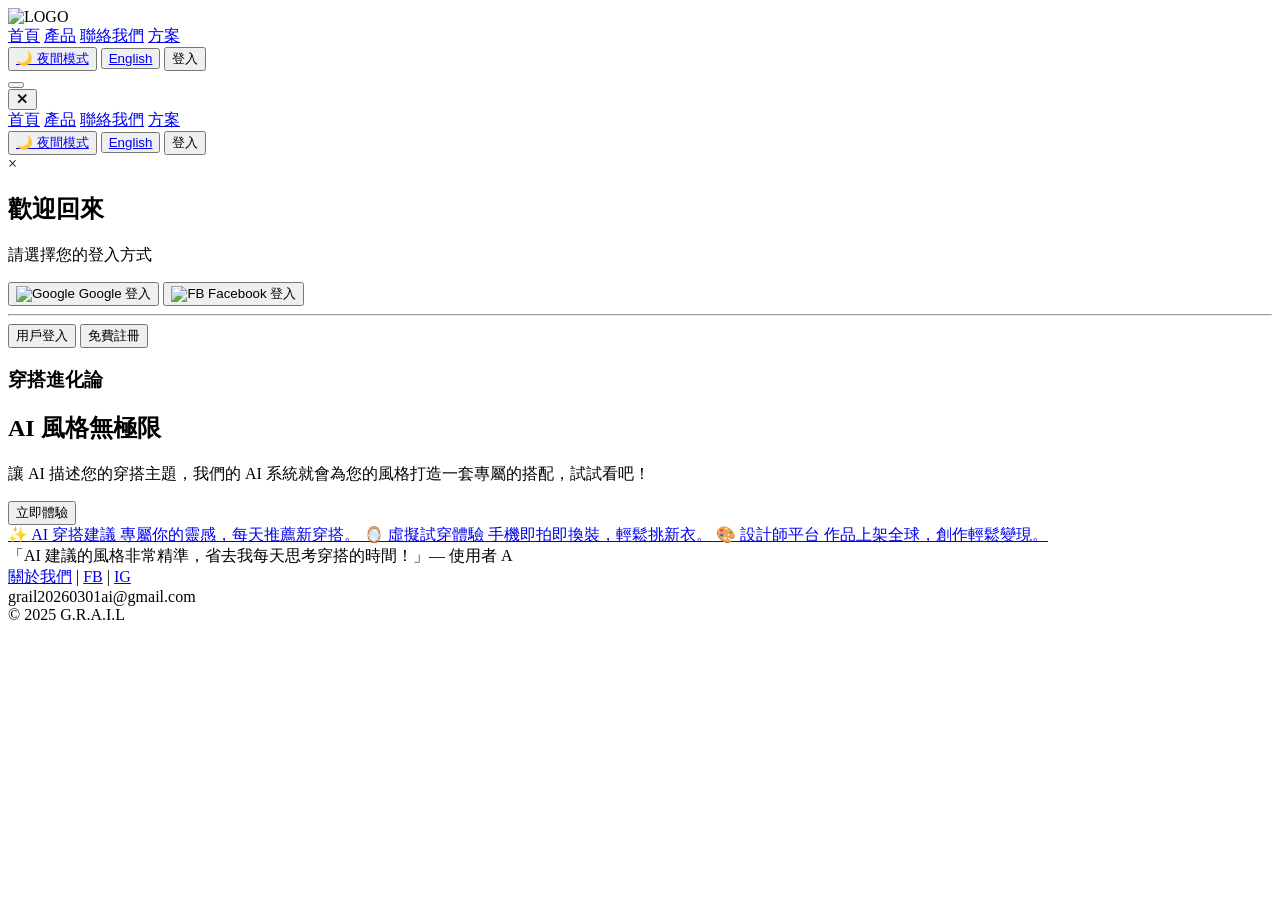
==== ai cloth/index.html @ 9722853e "Add files via upload" ====
<!DOCTYPE html>
<html lang="zh-TW">
<head>
    <meta charset="UTF-8">
    <meta name="viewport" content="width=device-width, initial-scale=1.0">
    <title>react app</title>
    <link rel="shortcut icon" href="../images/銝餉矽.png">
    <link rel="stylesheet" href="../css/index.css">
</head>
<body>

    <header>
        <div class="logo-nav">
            <div class="logo"><img src="../images/銝餉矽.png" alt="LOGO"></div>
            <!-- 桌機版 nav -->
            <nav class="nav-links">
                <a href="#">首頁</a>
                <a href="#">產品</a>
                <a href="#contact">聯絡我們</a>
                <a href="plan.html">方案</a>
            </nav>
        </div>
        <div class="header-btns">
            <button class="icon-btn"><a href="dark-home.html">🌙 夜間模式</a></button>
            <button class="icon-btn"><a href="english-home.html">English</a></button>
            <button class="icon-btn open-modal-btn">登入</button>
        </div>

        <!-- 手機版漢堡按鈕 -->
        <button class="hamburger" id="hamburgerBtn" aria-label="開啟選單">
            <span></span><span></span><span></span>
        </button>
    </header>

    <!-- 手機版全螢幕選單 -->
    <div class="mobile-menu" id="mobileMenu">
        <button class="mobile-close" id="mobileClose">✕</button>
        <nav class="mobile-nav">
            <a href="#">首頁</a>
            <a href="#">產品</a>
            <a href="#contact">聯絡我們</a>
            <a href="plan.html">方案</a>
        </nav>
        <div class="mobile-btns">
            <button class="icon-btn"><a href="dark-home.html">🌙 夜間模式</a></button>
            <button class="icon-btn"><a href="english-home.html">English</a></button>
            <button id="openModal" class="icon-btn mobile-login-btn open-modal-btn">登入</button>
        </div>
    </div>

    
<div id="loginModal" class="modal-overlay">
  <div class="modal-content">
    <span class="close-btn">&times;</span>

    <div id="loginStep1">
      <h2>歡迎回來</h2>
      <p>請選擇您的登入方式</p>
      <div class="auth-buttons">
        <button class="auth-btn google-btn">
          <img src="../images/google-logo.png" alt="Google">
          Google 登入
        </button>
        <button class="auth-btn fb-btn">
          <img src="../images/fb-logo.png" alt="FB">
          Facebook 登入
        </button>
        <hr class="divider" data-content="或">
        <button class="auth-btn user-btn" id="toStep2">用戶登入</button>
        <button class="auth-btn register-btn">免費註冊</button>
      </div>
    </div>

    <div id="loginStep2" style="display: none;">
      <button id="backToStep1" class="back-link">← 返回選項</button>
      <h2>帳號登入</h2>
      <form id="emailLoginForm" class="login-form">
        <div class="input-group">
          <label>Email</label>
          <input type="email" placeholder="請輸入您的電子信箱" required>
        </div>
        <div class="input-group">
          <label>密碼</label>
          <input type="password" placeholder="請輸入密碼" required>
        </div>
        <button type="submit" class="submit-btn">登入</button>
      </form>
    </div>

  </div>
</div>

    <section class="hero">
        <h3>穿搭進化論</h3>
        <h1>AI 風格<span>無極限</span></h1>
        <p>讓 AI 描述您的穿搭主題，我們的 AI 系統就會為您的風格打造一套專屬的搭配，試試看吧！</p>
        <button class="cta-btn" onclick="scrollToMain()">立即體驗</button>   
    </section>

    <main id="main-content">
        <div class="feature-links">
            <a href="#" class="big-btn">
                <span class="btn-icon">✨</span>
                <span class="btn-title">AI 穿搭建議</span>
                <span class="btn-desc">專屬你的靈感，每天推薦新穿搭。</span>
            </a>
            <a href="#" class="big-btn">
                <span class="btn-icon">🪞</span>
                <span class="btn-title">虛擬試穿體驗</span>
                <span class="btn-desc">手機即拍即換裝，輕鬆挑新衣。</span>
            </a>
            <a href="#" class="big-btn">
                <span class="btn-icon">🎨</span>
                <span class="btn-title">設計師平台</span>
                <span class="btn-desc">作品上架全球，創作輕鬆變現。</span>
            </a>
        </div>

        <div class="testimonial-container">
            <div class="testimonial fade">「AI 建議的風格非常精準，省去我每天思考穿搭的時間！」— 使用者 A</div>
            <div class="testimonial fade">「虛擬試穿的效果非常真實，讓我在線上買衣服更有信心。」— 使用者 B</div>
            <div class="testimonial fade">「設計師平台讓我找到很多獨特的穿搭靈感，大推！」— 使用者 C</div>
        </div>
    </main>

    <footer id="contact">
        <div class="footer-top">
            <a href="#">關於我們</a>
            <span class="footer-divider">|</span>
            <a href="https://www.facebook.com/profile.php?id=61578842372553&ref=NONE_xav_ig_profile_page_web#">FB</a>
            <span class="footer-divider">|</span>
            <a href="https://www.instagram.com/g.r.a.i.l07/">IG</a>
        </div>
        <div class="footer-email">grail20260301ai@gmail.com</div>
        <div class="footer-copy">© 2025 G.R.A.I.L</div>
    </footer>

    <script>
        function scrollToMain() {
            document.getElementById('main-content').scrollIntoView({ behavior: 'smooth' });
        }

        // 漢堡選單
        const hamburgerBtn = document.getElementById('hamburgerBtn');
        const mobileMenu = document.getElementById('mobileMenu');
        const mobileClose = document.getElementById('mobileClose');

        hamburgerBtn.addEventListener('click', () => {
            mobileMenu.classList.add('open');
        });
        mobileClose.addEventListener('click', () => {
            mobileMenu.classList.remove('open');
        });

        mobileMenu.querySelectorAll('a, button').forEach(el => {
            el.addEventListener('click', () => {
                mobileMenu.classList.remove('open');
            });
        });

        // 評價跑馬燈
        let currentSlide = 0;
        const slides = document.querySelectorAll('.testimonial');
        function showSlides() {
            slides.forEach(slide => slide.style.display = "none");
            currentSlide++;
            if (currentSlide > slides.length) { currentSlide = 1 }
            slides[currentSlide - 1].style.display = "block";
            setTimeout(showSlides, 3000);
        }
        showSlides();

        // Modal
        const modal = document.getElementById('loginModal');
        const closeBtn = document.querySelector('.close-btn');
        const step1 = document.getElementById('loginStep1');
        const step2 = document.getElementById('loginStep2');
        const toStep2Btn = document.getElementById('toStep2');
        const backBtn = document.getElementById('backToStep1');
        let isLoggedIn = false;

        function openModal() {
            modal.style.display = 'flex';
        }

        function closeModal() {
            modal.style.display = 'none';
            setTimeout(() => {
                step1.style.display = 'block';
                step2.style.display = 'none';
            }, 300);
        }

        // 所有登入按鈕開啟 modal
        document.querySelectorAll('.open-modal-btn').forEach(btn => {
            btn.addEventListener('click', openModal);
        });

        // big-btn：未登入時攔截
        document.querySelectorAll('.big-btn').forEach(btn => {
            btn.addEventListener('click', (e) => {
                if (!isLoggedIn) {
                    e.preventDefault();
                    openModal();
                }
            });
        });

        // 用戶登入 → step2
        toStep2Btn.addEventListener('click', () => {
            step1.style.display = 'none';
            step2.style.display = 'block';
        });

        // 返回 → step1
        backBtn.addEventListener('click', () => {
            step2.style.display = 'none';
            step1.style.display = 'block';
        });

        // 關閉
        closeBtn.addEventListener('click', closeModal);

        window.addEventListener('click', (e) => {
            if (e.target === modal) closeModal();
        });
    </script>
</body>
</html>
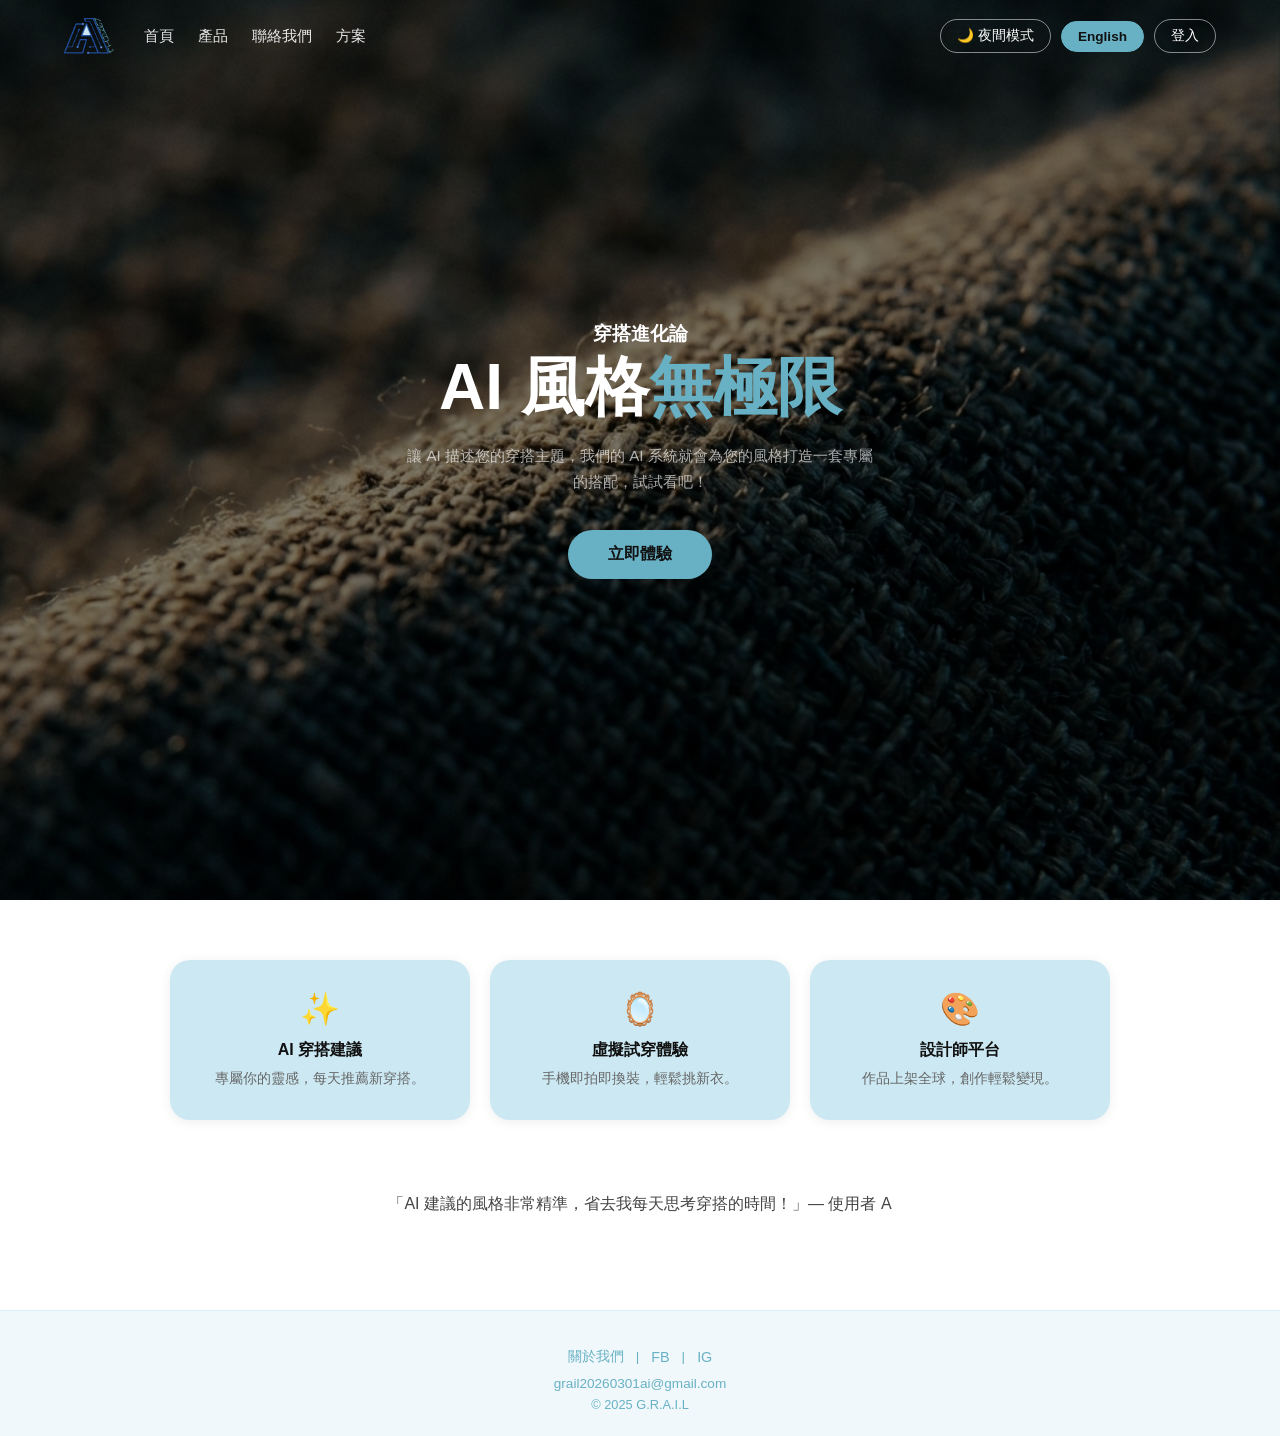
==== commit 4937019a: "Add files via upload" ====
--- a/ai cloth/index.html
+++ b/ai cloth/index.html
@@ -4,25 +4,25 @@
     <meta charset="UTF-8">
     <meta name="viewport" content="width=device-width, initial-scale=1.0">
     <title>react app</title>
-    <link rel="shortcut icon" href="../images/銝餉矽.png">
-    <link rel="stylesheet" href="../css/index.css">
+    <link rel="shortcut icon" href="images/銝餉矽.png">
+    <link rel="stylesheet" href="css/index.css">
 </head>
 <body>
 
     <header>
         <div class="logo-nav">
-            <div class="logo"><img src="../images/銝餉矽.png" alt="LOGO"></div>
+            <div class="logo"><img src="images/銝餉矽.png" alt="LOGO"></div>
             <!-- 桌機版 nav -->
             <nav class="nav-links">
                 <a href="#">首頁</a>
                 <a href="#">產品</a>
                 <a href="#contact">聯絡我們</a>
-                <a href="plan.html">方案</a>
+                <a href="html/plan.html">方案</a>
             </nav>
         </div>
         <div class="header-btns">
-            <button class="icon-btn"><a href="dark-home.html">🌙 夜間模式</a></button>
-            <button class="icon-btn"><a href="english-home.html">English</a></button>
+            <button class="icon-btn"><a href="html/dark-home.html">🌙 夜間模式</a></button>
+            <button class="icon-btn"><a href="html/english-home.html">English</a></button>
             <button class="icon-btn open-modal-btn">登入</button>
         </div>
 
@@ -39,11 +39,11 @@
             <a href="#">首頁</a>
             <a href="#">產品</a>
             <a href="#contact">聯絡我們</a>
-            <a href="plan.html">方案</a>
+            <a href="html/plan.html">方案</a>
         </nav>
         <div class="mobile-btns">
-            <button class="icon-btn"><a href="dark-home.html">🌙 夜間模式</a></button>
-            <button class="icon-btn"><a href="english-home.html">English</a></button>
+            <button class="icon-btn"><a href="html/dark-home.html">🌙 夜間模式</a></button>
+            <button class="icon-btn"><a href="html/english-home.html">English</a></button>
             <button id="openModal" class="icon-btn mobile-login-btn open-modal-btn">登入</button>
         </div>
     </div>
@@ -58,11 +58,11 @@
       <p>請選擇您的登入方式</p>
       <div class="auth-buttons">
         <button class="auth-btn google-btn">
-          <img src="../images/google-logo.png" alt="Google">
+          <img src="images/google-logo.png" alt="Google">
           Google 登入
         </button>
         <button class="auth-btn fb-btn">
-          <img src="../images/fb-logo.png" alt="FB">
+          <img src="images/fb-logo.png" alt="FB">
           Facebook 登入
         </button>
         <hr class="divider" data-content="或">
--- a/ai cloth/css/index.css
+++ b/ai cloth/css/index.css
@@ -0,0 +1,595 @@
+/* --- 基礎設定 --- */
+* {
+    margin: 0;
+    padding: 0;
+    box-sizing: border-box;
+    font-family: "Microsoft JhengHei", Arial, sans-serif;
+}
+
+body {
+    background-color: #111;
+    color: #fff;
+    overflow-x: hidden;
+}
+
+/* --- 導航欄：透明浮層，固定在頂部 --- */
+header {
+    display: flex;
+    justify-content: space-between;
+    align-items: center;
+    padding: 18px 5%;
+    background: transparent;
+    position: absolute;
+    top: 0;
+    left: 0;
+    width: 100%;
+    z-index: 1000;
+}
+
+/* logo + nav 靠左群組 */
+.logo-nav {
+    display: flex;
+    align-items: center;
+    gap: 28px;
+}
+
+.logo img {
+    height: 36px;
+    width: auto;
+    display: block;
+}
+
+.nav-links {
+    display: flex;
+    gap: 24px;
+    align-items: center;
+}
+
+.nav-links a {
+    color: #fff;
+    text-decoration: none;
+    font-size: 0.95rem;
+    opacity: 0.9;
+    transition: opacity 0.2s;
+}
+
+.nav-links a:hover {
+    opacity: 1;
+}
+
+.header-btns {
+    display: flex;
+    gap: 10px;
+    align-items: center;
+}
+
+.icon-btn {
+    background: transparent;
+    border: 1.5px solid rgba(255,255,255,0.5);
+    color: #fff;
+    padding: 7px 16px;
+    border-radius: 20px;
+    cursor: pointer;
+    font-size: 0.85rem;
+    transition: background 0.2s, border-color 0.2s;
+}
+
+.icon-btn:hover {
+    background: rgba(255,255,255,0.15);
+    border-color: #fff;
+}
+
+.icon-btn a {
+    color: inherit;
+    text-decoration: none;
+}
+
+.icon-btn a:active {
+    color: #888;
+}
+
+/* 第一個按鈕（夜間模式） */
+.icon-btn:nth-child(2) {
+    background: #68b1c4;
+    border-color: #68b1c4;
+    color: #111;
+    font-weight: bold;
+}
+
+.icon-btn:nth-child(2):hover {
+    background: #68b1c4;
+}
+
+/* 登入按鈕 */
+.login-btn {
+    background: transparent !important;
+    border-color: rgba(255,255,255,0.5) !important;
+    color: #fff !important;
+    font-weight: normal !important;
+}
+
+/* 登入視窗 */
+/* 彈窗背景遮罩 */
+.modal-overlay {
+  display: none; /* 預設隱藏 */
+  position: fixed;
+  top: 0;
+  left: 0;
+  width: 100%;
+  height: 100%;
+  background: rgba(0, 0, 0, 0.6);
+  backdrop-filter: blur(5px); /* 毛玻璃效果 */
+  z-index: 1000;
+  justify-content: center;
+  align-items: center;
+}
+
+/* 彈窗內容盒 */
+.modal-content {
+  background: white;
+  padding: 30px;
+  border-radius: 16px;
+  width: 90%;
+  max-width: 380px;
+  position: relative;
+  text-align: center;
+  box-shadow: 0 10px 25px rgba(0,0,0,0.2);
+  animation: fadeIn 0.3s ease-out;
+}
+
+/* 關閉按鈕 */
+.close-btn {
+  position: absolute;
+  top: 15px;
+  right: 20px;
+  font-size: 24px;
+  cursor: pointer;
+  color: #888;
+}
+
+/* 按鈕清單容器 */
+.auth-buttons {
+  display: flex;
+  flex-direction: column;
+  gap: 12px;
+  margin-top: 20px;
+}
+
+/* 通用按鈕樣式 */
+.auth-btn {
+  display: flex;
+  align-items: center;
+  justify-content: center;
+  padding: 12px;
+  border: 1px solid #ddd;
+  border-radius: 8px;
+  background: white;
+  font-size: 16px;
+  font-weight: 500;
+  cursor: pointer;
+  transition: 0.2s;
+}
+
+.auth-btn img {
+  width: 20px;
+  margin-right: 10px;
+}
+
+.auth-btn:hover {
+  background: #f8f8f8;
+}
+
+/* 特定按鈕顏色 */
+.user-btn { background: #333; color: white; border: none; }
+.user-btn:hover { background: #000; }
+
+.register-btn { color: #007bff; border-color: #007bff; }
+.register-btn:hover { background: #f0f7ff; }
+
+/* 分隔線 */
+.divider {
+  margin: 20px 0;
+  border: 0;
+  border-top: 1px solid #eee;
+  overflow: visible;
+  text-align: center;
+}
+.divider::after {
+  content: "或";
+  background: white;
+  padding: 0 10px;
+  position: relative;
+  top: -12px;
+  color: #999;
+  font-size: 14px;
+}
+
+/* 出現動畫 */
+@keyframes fadeIn {
+  from { opacity: 0; transform: translateY(-20px); }
+  to { opacity: 1; transform: translateY(0); }
+}
+
+/* 第二階段登入樣式 */
+.back-link {
+  background: none;
+  border: none;
+  color: #666;
+  font-size: 14px;
+  cursor: pointer;
+  position: absolute;
+  top: 30px;
+  left: 20px;
+}
+
+.login-form {
+  margin-top: 20px;
+  text-align: left;
+}
+
+.input-group {
+  margin-bottom: 15px;
+}
+
+.input-group label {
+  display: block;
+  font-size: 14px;
+  margin-bottom: 5px;
+  color: #333;
+}
+
+.input-group input {
+  width: 100%;
+  padding: 12px;
+  border: 1px solid #ddd;
+  border-radius: 8px;
+  box-sizing: border-box; /* 確保寬度包含 padding */
+}
+
+/* 發送按鈕 */
+.submit-btn {
+  width: 100%;
+  padding: 12px;
+  background-color: #007bff;
+  color: white;
+  border: none;
+  border-radius: 8px;
+  font-size: 16px;
+  font-weight: bold;
+  cursor: pointer;
+  transition: 0.3s;
+  margin-top: 10px;
+}
+
+.submit-btn:hover {
+  background-color: #0056b3;
+}
+
+/* --- Hero Section：全螢幕暗色背景 --- */
+.hero {
+    position: relative;
+    width: 100%;
+    height: 100vh;
+    min-height: 500px;
+    display: flex;
+    flex-direction: column;
+    justify-content: center;
+    align-items: center;
+    text-align: center;
+    padding: 0 20px;
+
+    /* 模擬圖一的暗色人物背景 */
+    background: linear-gradient(
+        to bottom right,
+        rgba(20, 20, 20, 0.85),
+        rgba(50, 50, 60, 0.7)
+    ), linear-gradient(135deg, #2c2c3e 0%, #1a1a2e 50%, #16213e 100%);
+    background-size: cover;
+    background-position: center;
+}
+
+
+.hero {
+    background-image: linear-gradient(rgba(0,0,0,0.5), rgba(0,0,0,0.5)),
+                      url('../images/background.png');
+    background-size: cover;
+    background-position: center;
+}
+*/
+
+.hero h3 {
+    font-size: 1rem;
+    font-weight: 400;
+    color: rgba(255,255,255,0.75);
+    margin-bottom: 16px;
+    letter-spacing: 2px;
+}
+
+.hero h1 {
+    font-size: clamp(2.2rem, 7vw, 4rem);
+    font-weight: 700;
+    color: #fff;
+    line-height: 1.25;
+    margin-bottom: 16px;
+}
+
+/* 圖一標題中的強調色文字 */
+.hero h1 span {
+    color: #68b1c4;
+}
+
+.hero p {
+    font-size: 0.95rem;
+    color: rgba(255,255,255,0.65);
+    max-width: 480px;
+    line-height: 1.7;
+    margin-bottom: 36px;
+}
+
+/* CTA 按鈕：「立即使用」 */
+.cta-btn {
+    background: #68b1c4;
+    color: #111;
+    border: none;
+    padding: 14px 40px;
+    border-radius: 30px;
+    font-size: 1rem;
+    font-weight: bold;
+    cursor: pointer;
+    transition: background 0.2s, transform 0.2s;
+}
+
+.cta-btn:hover {
+    background: #68b1c4;
+    transform: translateY(-2px);
+}
+
+
+/* --- Main 內容區 --- */
+main {
+    background: #ffffff;
+    color: #111;
+    padding: 60px 5%;
+}
+
+/* --- 大型連結按鈕區域 --- */
+.feature-links {
+    display: flex;
+    justify-content: center;
+    gap: 20px;
+    margin-bottom: 50px;
+    flex-wrap: wrap;
+}
+
+.big-btn {
+    flex: 1;
+    min-width: 200px;
+    max-width: 300px;
+    min-height: 160px;
+    background: #CCE9F3;
+    border: none;
+    border-radius: 20px;
+    display: flex;
+    flex-direction: column;
+    align-items: center;
+    justify-content: center;
+    text-decoration: none;
+    color: #333;
+    padding: 28px 20px;
+    text-align: center;
+    box-shadow: 0 2px 12px rgba(0,0,0,0.07);
+    transition: transform 0.25s, box-shadow 0.25s;
+}
+
+.big-btn:hover {
+    transform: translateY(-6px);
+    box-shadow: 0 12px 32px rgba(0,0,0,0.15);
+}
+
+.btn-icon {
+    font-size: 2rem;
+    margin-bottom: 12px;
+    display: block;
+}
+
+.btn-title {
+    font-size: 1rem;
+    font-weight: 700;
+    color: #111;
+    margin-bottom: 8px;
+    display: block;
+}
+
+.btn-desc {
+    font-size: 0.85rem;
+    color: #666;
+    line-height: 1.5;
+    display: block;
+}
+
+/* --- 評價區 --- */
+.testimonial-container {
+    text-align: center;
+    min-height: 80px;
+    padding: 20px 0;
+    color: #444;
+    font-size: 1rem;
+    line-height: 1.7;
+}
+
+/* --- Footer --- */
+footer {
+    background: #f0f8fb;
+    padding: 36px 5% 24px;
+    text-align: center;
+    border-top: 1px solid #d6eef5;
+}
+
+.footer-top {
+    display: flex;
+    justify-content: center;
+    align-items: center;
+    gap: 12px;
+    margin-bottom: 10px;
+}
+
+.footer-top a {
+    color: #68b1c4;
+    text-decoration: none;
+    font-size: 0.9rem;
+    transition: color 0.2s;
+}
+
+.footer-top a:hover {
+    color: #2350A2;
+}
+
+.footer-divider {
+    color: #68b1c4;
+    font-size: 0.85rem;
+}
+
+.footer-email {
+    font-size: 0.85rem;
+    color: #68b1c4;
+    margin-bottom: 6px;
+}
+
+.footer-copy {
+    font-size: 0.8rem;
+    color: #68b1c4;
+}
+
+/* --- 漢堡按鈕（手機版才顯示） --- */
+.hamburger {
+    display: none;
+    flex-direction: column;
+    justify-content: center;
+    gap: 5px;
+    background: transparent;
+    border: none;
+    cursor: pointer;
+    padding: 4px;
+    margin-left: auto;
+    z-index: 1001;
+}
+
+.hamburger span {
+    display: block;
+    width: 26px;
+    height: 2.5px;
+    background: #fff;
+    border-radius: 2px;
+}
+
+/* --- 手機版全螢幕選單 --- */
+.mobile-menu {
+    display: none;
+    position: fixed;
+    inset: 0;
+    background: rgba(255,255,255,0.97);
+    z-index: 2000;
+    flex-direction: column;
+    align-items: center;
+    justify-content: center;
+    gap: 0;
+}
+
+.mobile-menu.open {
+    display: flex;
+}
+
+.mobile-close {
+    position: absolute;
+    top: 20px;
+    right: 24px;
+    background: transparent;
+    border: none;
+    font-size: 1rem;
+    color: #111;
+    cursor: pointer;
+    font-weight: 500;
+}
+
+.mobile-nav {
+    display: flex;
+    flex-direction: column;
+    align-items: center;
+    width: 100%;
+}
+
+.mobile-nav a {
+    display: block;
+    width: 100%;
+    text-align: center;
+    padding: 22px 0;
+    font-size: 1.4rem;
+    font-weight: 600;
+    color: #111;
+    text-decoration: none;
+    border-bottom: 1px solid #e0e0e0;
+}
+
+.mobile-nav a:first-child {
+    border-top: 1px solid #e0e0e0;
+}
+
+.mobile-btns {
+    display: flex;
+    flex-direction: column;
+    align-items: center;
+    gap: 14px;
+    margin-top: 30px;
+    width: 70%;
+}
+
+.mobile-btns .icon-btn {
+    width: 100%;
+    padding: 12px 0;
+    border-radius: 30px;
+    font-size: 1rem;
+    border: 1.5px solid #111;
+    color: #111;
+    background: transparent;
+}
+
+.mobile-login-btn {
+    background: #111 !important;
+    color: #fff !important;
+}
+
+/* --- 響應式 --- */
+@media (max-width: 768px) {
+    .nav-links,
+    .header-btns {
+        display: none;
+    }
+
+    .hamburger {
+        display: flex;
+    }
+
+    header {
+        background: rgba(0,0,0,0.3);
+        padding: 16px 5%;
+    }
+
+    .feature-links {
+        flex-direction: column;
+        align-items: center;
+    }
+
+    .big-btn {
+        width: 100%;
+        max-width: 100%;
+    }
+}
+
+@media (max-width: 480px) {
+    .hero h1 {
+        font-size: 2rem;
+    }
+    .hero h3 {
+        font-size: 0.9rem;
+    }
+}
